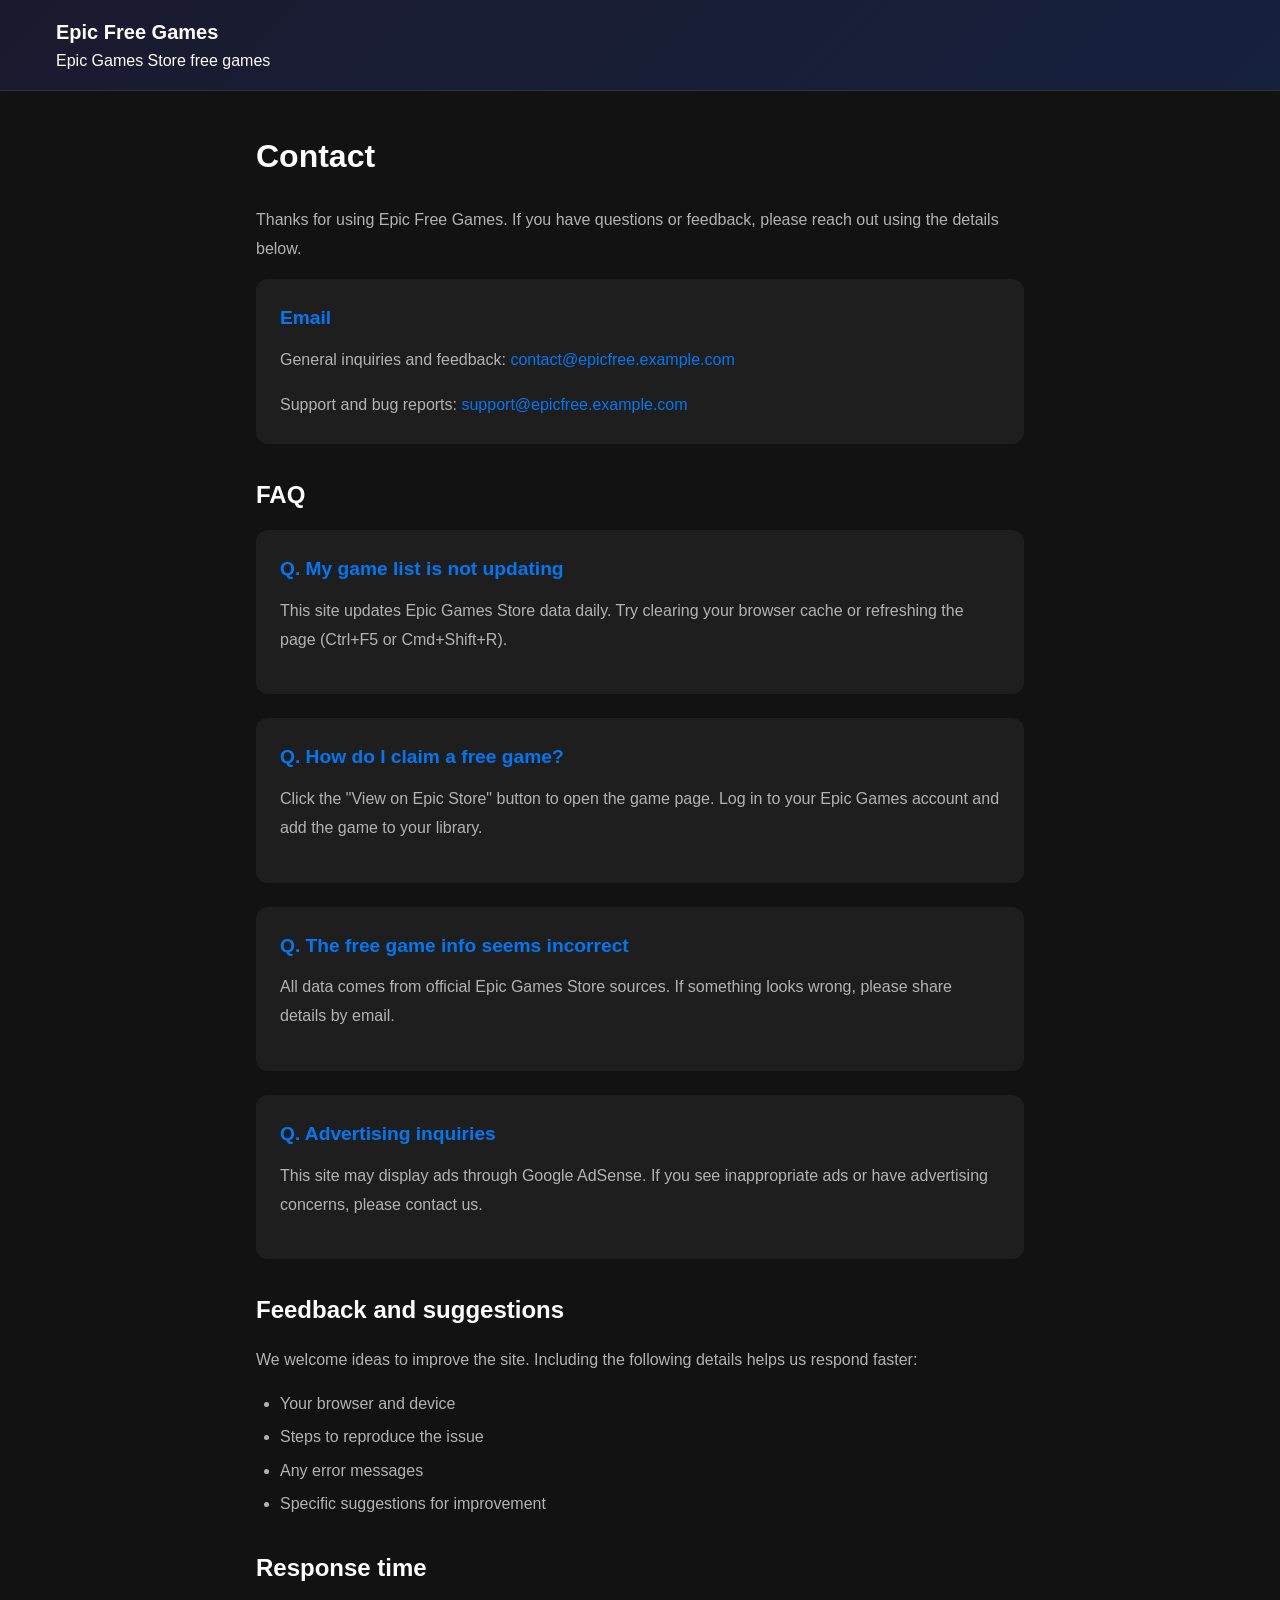
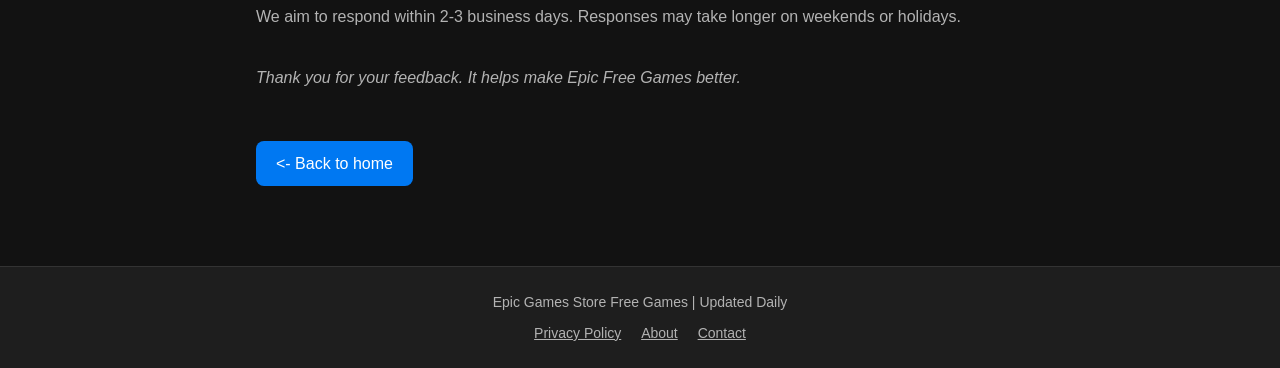
==== contact.html @ 77f8e5b4 "deploy: lpbool/epicfree@98fc4e69801de61d57ad5d04f87208eeb446c06c" ====
<!DOCTYPE html>
<html lang="en">
<head>
    <meta charset="UTF-8">
    <meta name="viewport" content="width=device-width, initial-scale=1.0">
    <meta name="description" content="Contact Epic Free Games">
    <title>Contact | Epic Free Games</title>
    <link rel="stylesheet" href="css/style.css">
    <style>
        .content-page {
            max-width: 800px;
            margin: 0 auto;
            padding: 40px 16px;
        }
        .content-page h1 {
            font-size: 2rem;
            margin-bottom: 24px;
            color: var(--color-text);
        }
        .content-page h2 {
            font-size: 1.5rem;
            margin-top: 32px;
            margin-bottom: 16px;
            color: var(--color-text);
        }
        .content-page p {
            margin-bottom: 16px;
            line-height: 1.8;
            color: var(--color-text-secondary);
        }
        .content-page ul {
            margin-bottom: 16px;
            padding-left: 24px;
            color: var(--color-text-secondary);
        }
        .content-page li {
            margin-bottom: 8px;
        }
        .back-link {
            display: inline-block;
            margin-top: 32px;
            padding: 10px 20px;
            background: var(--color-primary);
            color: var(--color-text);
            text-decoration: none;
            border-radius: var(--radius);
            transition: background 0.2s ease;
        }
        .back-link:hover {
            background: var(--color-primary-hover);
        }
        .contact-box {
            background: var(--color-surface);
            border-radius: var(--radius-lg);
            padding: 24px;
            margin-bottom: 24px;
        }
        .contact-box h3 {
            color: var(--color-primary);
            font-size: 1.2rem;
            margin-bottom: 12px;
        }
        .email-link {
            color: var(--color-primary);
            text-decoration: none;
            font-weight: 500;
        }
        .email-link:hover {
            text-decoration: underline;
        }
    </style>
</head>
<body>
    <header class="header">
        <div class="container">
            <h1 class="logo">Epic Free Games</h1>
            <p class="subtitle">Epic Games Store free games</p>
        </div>
    </header>

    <main class="content-page">
        <h1>Contact</h1>

        <p>
            Thanks for using Epic Free Games. If you have questions or feedback,
            please reach out using the details below.
        </p>

        <div class="contact-box">
            <h3>Email</h3>
            <p>
                General inquiries and feedback:
                <a href="mailto:contact@epicfree.example.com" class="email-link">contact@epicfree.example.com</a>
            </p>
            <p style="margin-bottom: 0;">
                Support and bug reports:
                <a href="mailto:support@epicfree.example.com" class="email-link">support@epicfree.example.com</a>
            </p>
        </div>

        <h2>FAQ</h2>

        <div class="contact-box">
            <h3>Q. My game list is not updating</h3>
            <p>
                This site updates Epic Games Store data daily. Try clearing your browser cache
                or refreshing the page (Ctrl+F5 or Cmd+Shift+R).
            </p>
        </div>

        <div class="contact-box">
            <h3>Q. How do I claim a free game?</h3>
            <p>
                Click the "View on Epic Store" button to open the game page.
                Log in to your Epic Games account and add the game to your library.
            </p>
        </div>

        <div class="contact-box">
            <h3>Q. The free game info seems incorrect</h3>
            <p>
                All data comes from official Epic Games Store sources. If something looks wrong,
                please share details by email.
            </p>
        </div>

        <div class="contact-box">
            <h3>Q. Advertising inquiries</h3>
            <p>
                This site may display ads through Google AdSense. If you see inappropriate ads
                or have advertising concerns, please contact us.
            </p>
        </div>

        <h2>Feedback and suggestions</h2>
        <p>
            We welcome ideas to improve the site. Including the following details helps us respond faster:
        </p>
        <ul>
            <li>Your browser and device</li>
            <li>Steps to reproduce the issue</li>
            <li>Any error messages</li>
            <li>Specific suggestions for improvement</li>
        </ul>

        <h2>Response time</h2>
        <p>
            We aim to respond within 2-3 business days. Responses may take longer on weekends or holidays.
        </p>

        <p style="margin-top: 32px; font-style: italic; color: var(--color-text-secondary);">
            Thank you for your feedback. It helps make Epic Free Games better.
        </p>

        <a href="index.html" class="back-link">&lt;- Back to home</a>
    </main>

    <footer class="footer">
        <div class="container">
            <p>Epic Games Store Free Games | Updated Daily</p>
            <p style="margin-top: 8px;">
                <a href="privacy.html" style="color: var(--color-text-secondary); margin: 0 8px;">Privacy Policy</a>
                <a href="about.html" style="color: var(--color-text-secondary); margin: 0 8px;">About</a>
                <a href="contact.html" style="color: var(--color-text-secondary); margin: 0 8px;">Contact</a>
            </p>
        </div>
    </footer>
</body>
</html>
---- css/style.css ----
/* === Reset & Base === */
*, *::before, *::after {
    box-sizing: border-box;
    margin: 0;
    padding: 0;
}

:root {
    --color-bg: #121212;
    --color-surface: #1e1e1e;
    --color-surface-hover: #2a2a2a;
    --color-primary: #0078f2;
    --color-primary-hover: #0066cc;
    --color-text: #ffffff;
    --color-text-secondary: #b3b3b3;
    --color-success: #2ecc71;
    --color-warning: #f39c12;
    --color-border: #333333;
    --radius: 8px;
    --radius-lg: 12px;
    --shadow: 0 4px 6px rgba(0, 0, 0, 0.3);

    /* Rating 등급 색상 (확장 가능) */
    --rating-excellent: #2ecc71;
    --rating-good: #f1c40f;
    --rating-poor: #e74c3c;
}

[data-theme="light"] {
    --color-bg: #f5f5f5;
    --color-surface: #ffffff;
    --color-surface-hover: #e8e8e8;
    --color-primary: #0078f2;
    --color-primary-hover: #0066cc;
    --color-text: #1a1a1a;
    --color-text-secondary: #666666;
    --color-success: #27ae60;
    --color-warning: #e67e22;
    --color-border: #e0e0e0;
    --shadow: 0 4px 6px rgba(0, 0, 0, 0.1);

    /* Rating 등급 색상 (라이트 테마) */
    --rating-excellent: #27ae60;
    --rating-good: #d4a500;
    --rating-poor: #c0392b;
}

body {
    font-family: -apple-system, BlinkMacSystemFont, 'Segoe UI', Roboto, sans-serif;
    background-color: var(--color-bg);
    color: var(--color-text);
    line-height: 1.6;
    min-height: 100vh;
}

.container {
    max-width: 1200px;
    margin: 0 auto;
    padding: 0 16px;
}

/* === Header === */
.header {
    background: linear-gradient(135deg, #1a1a2e 0%, #16213e 100%);
    padding: 16px 0;
    border-bottom: 1px solid var(--color-border);
    position: relative;
}

[data-theme="light"] .header {
    background: linear-gradient(135deg, #0078f2 0%, #0066cc 100%);
}

.theme-toggle {
    position: absolute;
    top: 16px;
    right: 16px;
    background: transparent;
    border: 2px solid rgba(255, 255, 255, 0.3);
    color: var(--color-text);
    padding: 8px 12px;
    border-radius: var(--radius);
    cursor: pointer;
    font-size: 1rem;
    transition: all 0.3s ease;
}

.theme-toggle:hover {
    border-color: var(--color-primary);
    background: rgba(255, 255, 255, 0.1);
}

[data-theme="light"] .theme-toggle {
    border-color: rgba(255, 255, 255, 0.5);
}

.logo {
    font-size: 1.25rem;
    font-weight: 600;
    color: var(--color-text);
}

/* === Filter Section === */
.filter-section {
    display: flex;
    flex-direction: column;
    gap: 12px;
    padding: 20px 0;
    border-bottom: 1px solid var(--color-border);
    margin-bottom: 24px;
}

.filter-row {
    display: flex;
    flex-wrap: wrap;
    gap: 16px;
    justify-content: space-between;
    align-items: center;
}

/* === Past Games Toggle === */
.past-toggle {
    display: flex;
    align-items: center;
}

.past-toggle__label {
    display: inline-flex;
    align-items: center;
    gap: 8px;
    padding: 8px 14px;
    border-radius: var(--radius);
    cursor: pointer;
    transition: background 0.2s ease;
    user-select: none;
}

.past-toggle__label:hover {
    background: var(--color-surface-hover);
}

.past-toggle__checkbox {
    position: absolute;
    opacity: 0;
    width: 0;
    height: 0;
}

.past-toggle__checkmark {
    width: 18px;
    height: 18px;
    border: 2px solid var(--color-border);
    border-radius: 4px;
    display: flex;
    align-items: center;
    justify-content: center;
    transition: all 0.2s ease;
    flex-shrink: 0;
}

.past-toggle__checkmark::after {
    content: '';
    width: 10px;
    height: 10px;
    background: var(--color-primary);
    border-radius: 2px;
    opacity: 0;
    transform: scale(0);
    transition: all 0.2s ease;
}

.past-toggle__checkbox:checked + .past-toggle__checkmark {
    border-color: var(--color-primary);
}

.past-toggle__checkbox:checked + .past-toggle__checkmark::after {
    opacity: 1;
    transform: scale(1);
}

.past-toggle__checkbox:focus-visible + .past-toggle__checkmark {
    box-shadow: 0 0 0 3px rgba(0, 120, 242, 0.3);
}

.past-toggle__text {
    color: var(--color-text-secondary);
    font-size: 0.9rem;
    transition: color 0.2s ease;
}

.past-toggle__checkbox:checked ~ .past-toggle__text {
    color: var(--color-primary);
}

/* === Search === */
.search-group {
    display: flex;
    align-items: center;
    gap: 8px;
}

.search-group label {
    color: var(--color-text-secondary);
    font-size: 0.9rem;
}

.search-group input {
    padding: 8px 12px;
    border: 1px solid var(--color-border);
    border-radius: var(--radius);
    background: var(--color-surface);
    color: var(--color-text);
    font-size: 0.875rem;
    min-width: 180px;
    transition: border-color 0.2s ease;
}

.search-group input:focus {
    outline: none;
    border-color: var(--color-primary);
}

.search-group input::placeholder {
    color: var(--color-text-secondary);
    opacity: 0.6;
}

.search-input-wrapper {
    position: relative;
    display: flex;
    align-items: center;
}

.search-input-wrapper input {
    padding-right: 28px;
}

.search-clear {
    position: absolute;
    right: 6px;
    background: none;
    border: none;
    color: var(--color-text-secondary);
    font-size: 1.1rem;
    cursor: pointer;
    padding: 2px 6px;
    line-height: 1;
    opacity: 0;
    visibility: hidden;
    transition: opacity 0.2s ease, color 0.2s ease;
}

.search-clear.visible {
    opacity: 1;
    visibility: visible;
}

.search-clear:hover {
    color: var(--color-text);
}

/* === Games Grid === */
.games-grid {
    display: grid;
    grid-template-columns: repeat(auto-fill, minmax(280px, 1fr));
    gap: 24px;
    padding-bottom: 40px;
}

/* === Game Card === */
.game-card {
    display: block;
    background: var(--color-surface);
    border-radius: var(--radius-lg);
    overflow: hidden;
    box-shadow: var(--shadow);
    transition: transform 0.2s ease, box-shadow 0.2s ease;
    text-decoration: none;
    color: inherit;
    cursor: pointer;
}

.game-card:hover {
    transform: translateY(-4px);
    box-shadow: 0 8px 16px rgba(0, 0, 0, 0.4);
}

/* 링크 없는 카드 */
.game-card--no-link {
    cursor: default;
}

.game-card--no-link:hover {
    transform: none;
}

/* 종료된 게임 카드 */
.game-card--ended {
    opacity: 0.75;
}

.game-card--ended:hover {
    opacity: 1;
}

/* 장르 없는 카드 - 여백 최소화 */
.game-card--no-genres .game-card__header {
    margin-bottom: 0;
}

.game-card__image-wrapper {
    position: relative;
}

.game-card__image {
    width: 100%;
    aspect-ratio: 16 / 9;
    object-fit: cover;
    background: var(--color-border);
    display: block;
}

/* === Rating Badges (이미지 우하단 세로 쌓기) === */
.game-card__ratings {
    position: absolute;
    bottom: 8px;
    right: 8px;
    display: flex;
    flex-direction: column;
    gap: 4px;
}

.rating-badge {
    display: inline-flex;
    align-items: center;
    gap: 5px;
    padding: 4px 8px;
    border-radius: 4px;
    font-size: 0.75rem;
    font-weight: 600;
    backdrop-filter: blur(4px);
    background: rgba(0, 0, 0, 0.7);
    color: var(--color-text);
}

.rating-badge__label {
    font-weight: 700;
    opacity: 0.85;
    min-width: 14px;
    text-align: center;
}

.rating-badge__icon {
    width: 14px;
    height: 14px;
    flex-shrink: 0;
    border-radius: 50%;
    object-fit: cover;
}

.rating-badge__score {
    font-variant-numeric: tabular-nums;
    font-feature-settings: 'tnum' 1;
    min-width: 28px;
    text-align: left;
}

/* 등급별 색상 - CSS 변수 사용 (테마 자동 적용) */
.rating-badge--excellent {
    color: var(--rating-excellent);
}

.rating-badge--good {
    color: var(--rating-good);
}

.rating-badge--poor {
    color: var(--rating-poor);
}

/* 라이트 테마 평점 배지 배경 조정 */
[data-theme="light"] .rating-badge {
    background: rgba(255, 255, 255, 0.9);
    box-shadow: 0 1px 3px rgba(0, 0, 0, 0.2);
}

.game-card__content {
    padding: 16px;
}

/* 타이틀 + 시간 정보 헤더 (세로 레이아웃) */
.game-card__header {
    display: flex;
    flex-direction: column;
    gap: 8px;
    margin-bottom: 12px;
}

/* 제목 + 상태뱃지 (한 줄) */
.game-card__title-row {
    display: flex;
    justify-content: space-between;
    align-items: center;
    gap: 8px;
}

.game-card__title {
    flex: 1;
    min-width: 0;
    font-size: 1.1rem;
    font-weight: 600;
    margin: 0;
    white-space: nowrap;
    overflow: hidden;
    text-overflow: ellipsis;
}

/* 상태 배지 (타이틀 인라인) */
.badge-upcoming,
.badge-free,
.badge-ended {
    flex-shrink: 0;
    padding: 2px 8px;
    border-radius: 8px;
    font-size: 0.7rem;
    font-weight: 600;
}

/* 예정 배지 (주황색) */
.badge-upcoming {
    background: rgba(243, 156, 18, 0.2);
    color: var(--color-warning);
}

/* 무료 배지 (초록색) */
.badge-free {
    background: rgba(46, 204, 113, 0.2);
    color: var(--color-success);
}

/* 종료 배지 (회색) */
.badge-ended {
    background: rgba(179, 179, 179, 0.2);
    color: var(--color-text-secondary);
}

/* 시간 정보 (상태별 표시) */
.game-card__time-info {
    color: var(--color-text-secondary);
    font-size: 0.85rem;
    font-variant-numeric: tabular-nums;
}

.game-card__time-info--ended {
    color: var(--color-text-secondary);
    opacity: 0.8;
}

/* 예정 게임 시간 - 뱃지 색상과 동일 (주황) */
.game-card__time-info--upcoming {
    color: var(--color-warning);
}

/* 무료 게임 시간 - 뱃지 색상과 동일 (초록) */
.game-card__time-info--free {
    color: var(--color-success);
}

.game-card__genres {
    display: flex;
    flex-wrap: wrap;
    gap: 6px;
    margin-top: 12px;
}

.genre-tag {
    padding: 4px 8px;
    background: var(--color-bg);
    border-radius: 4px;
    font-size: 0.75rem;
    color: var(--color-text-secondary);
}

/* === States === */
.loading, .empty-state {
    text-align: center;
    padding: 60px 20px;
    color: var(--color-text-secondary);
}

.hidden {
    display: none;
}

/* === Footer === */
.footer {
    background: var(--color-surface);
    padding: 24px 0;
    text-align: center;
    border-top: 1px solid var(--color-border);
    margin-top: 40px;
}

.footer p {
    color: var(--color-text-secondary);
    font-size: 0.875rem;
}

.update-time {
    margin-top: 8px;
    font-size: 0.8rem;
}

.footer-links {
    margin-top: 12px;
    font-size: 0.875rem;
}

.footer-links a {
    color: var(--color-text-secondary);
    text-decoration: none;
    transition: color 0.2s ease;
}

.footer-links a:hover {
    color: var(--color-primary);
}

.footer-links span {
    margin: 0 8px;
    color: var(--color-border);
}

/* === Responsive === */
@media (max-width: 768px) {
    .filter-section {
        flex-direction: column;
        align-items: flex-start;
    }

    .filter-row {
        width: 100%;
        flex-direction: column;
        gap: 12px;
    }

    .search-group {
        width: 100%;
    }

    .search-group input {
        flex: 1;
        min-width: 0;
    }

    .past-toggle {
        align-self: flex-end;
    }

    .games-grid {
        grid-template-columns: repeat(auto-fill, minmax(240px, 1fr));
        gap: 16px;
    }
}

@media (max-width: 480px) {
    .games-grid {
        grid-template-columns: 1fr;
    }

    .header {
        padding: 12px 0;
    }

    .logo {
        font-size: 1rem;
    }

    .theme-toggle {
        top: 12px;
        padding: 6px 10px;
        font-size: 0.9rem;
    }

    /* 모바일에서 평점 배지 크기 조정 */
    .rating-badge {
        padding: 3px 6px;
        font-size: 0.7rem;
        gap: 4px;
    }

    .rating-badge__icon {
        width: 12px;
        height: 12px;
    }

    .rating-badge__score {
        min-width: 24px;
    }

    .game-card__ratings {
        bottom: 6px;
        right: 6px;
        gap: 3px;
    }

    /* 모바일에서 헤더 레이아웃 조정 */
    .game-card__header {
        gap: 6px;
    }

    .game-card__title-row {
        gap: 6px;
    }

    .game-card__title {
        font-size: 1rem;
    }

    .badge-upcoming,
    .badge-free,
    .badge-ended {
        font-size: 0.65rem;
        padding: 2px 6px;
    }
}
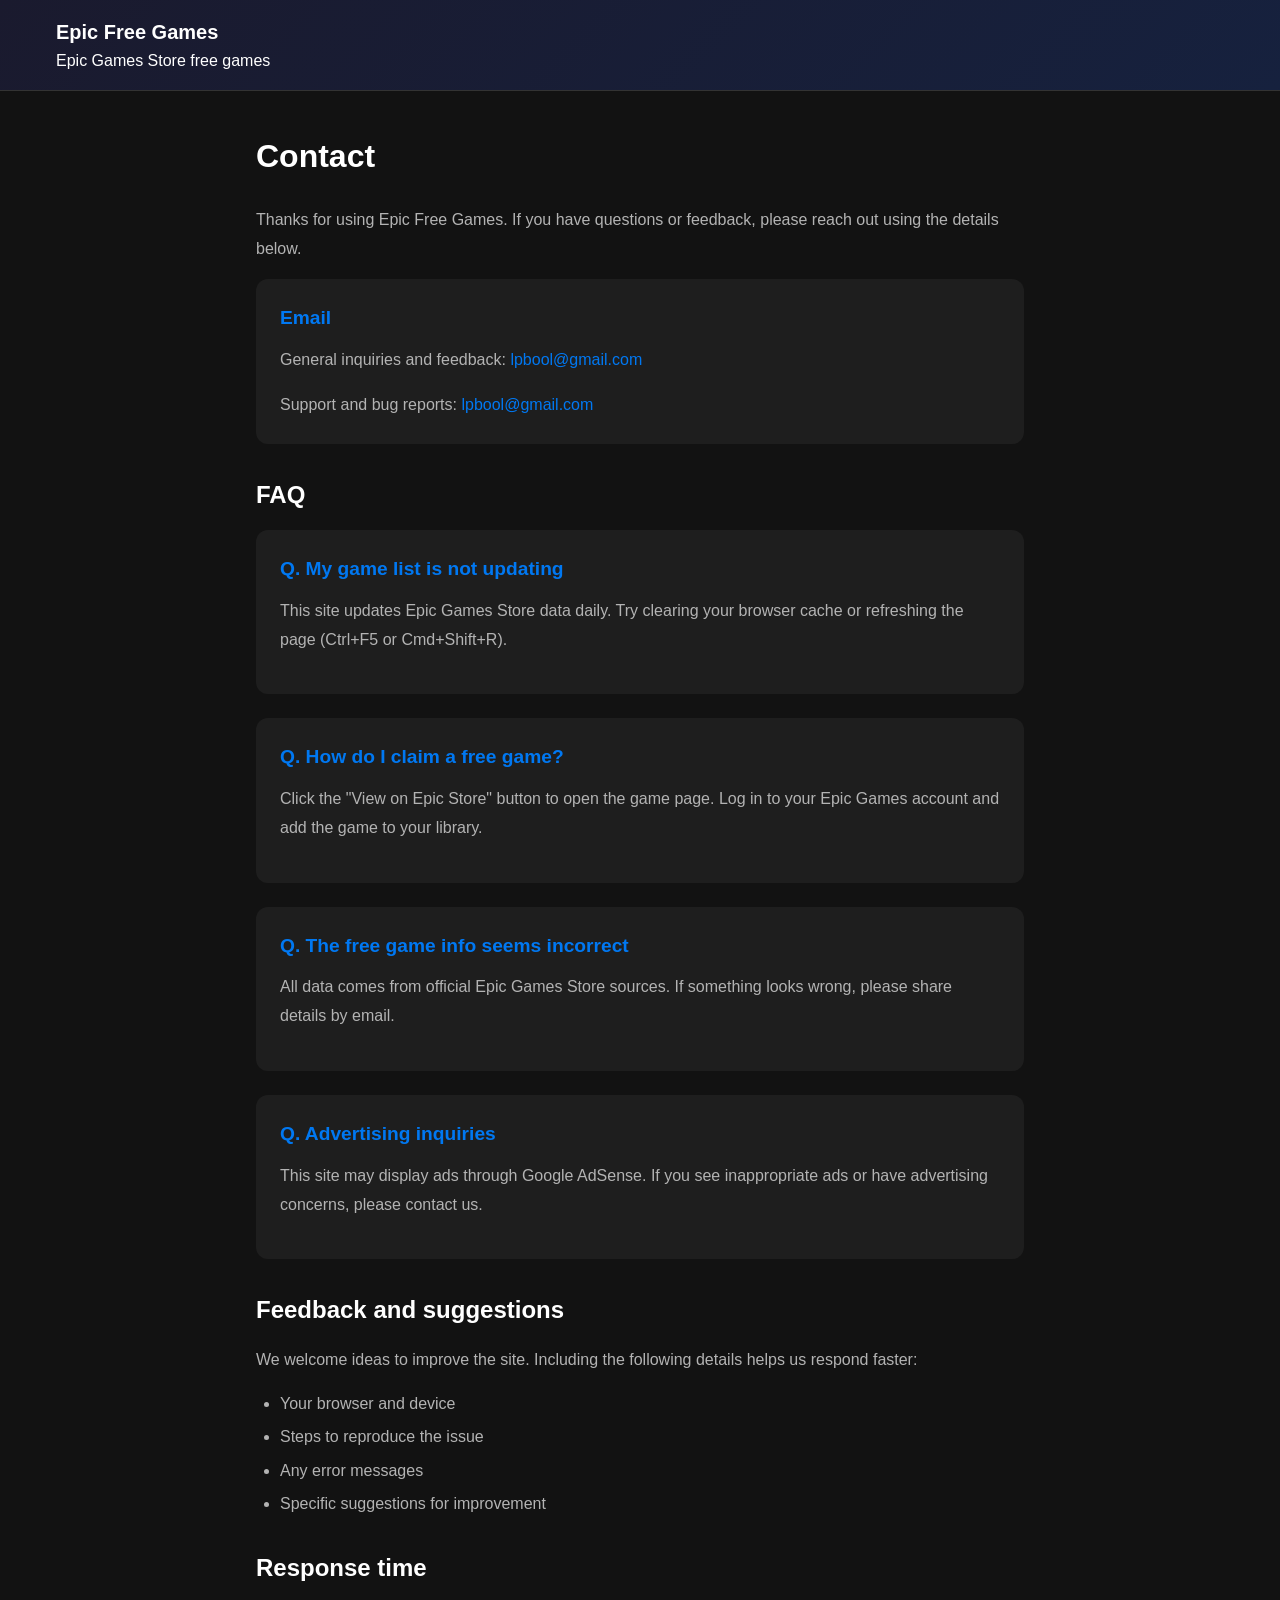
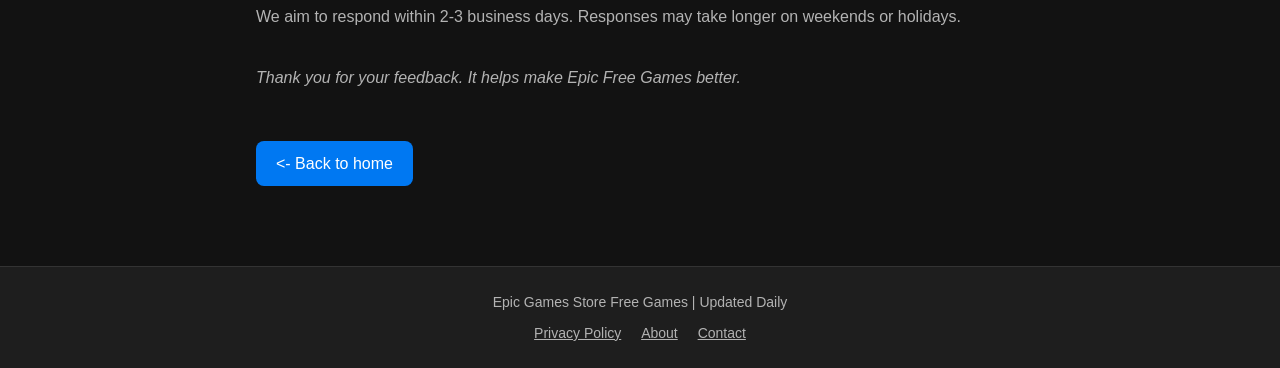
==== commit 869cf3a3: "deploy: lpbool/epicfree@b25cab2850df0d5cca4d96dd51dee07b97e9225c" ====
--- a/contact.html
+++ b/contact.html
@@ -90,11 +90,11 @@
             <h3>Email</h3>
             <p>
                 General inquiries and feedback:
-                <a href="mailto:contact@epicfree.example.com" class="email-link">contact@epicfree.example.com</a>
+                <a href="mailto:lpbool@gmail.com" class="email-link">lpbool@gmail.com</a>
             </p>
             <p style="margin-bottom: 0;">
                 Support and bug reports:
-                <a href="mailto:support@epicfree.example.com" class="email-link">support@epicfree.example.com</a>
+                <a href="mailto:lpbool@gmail.com" class="email-link">lpbool@gmail.com</a>
             </p>
         </div>
 
